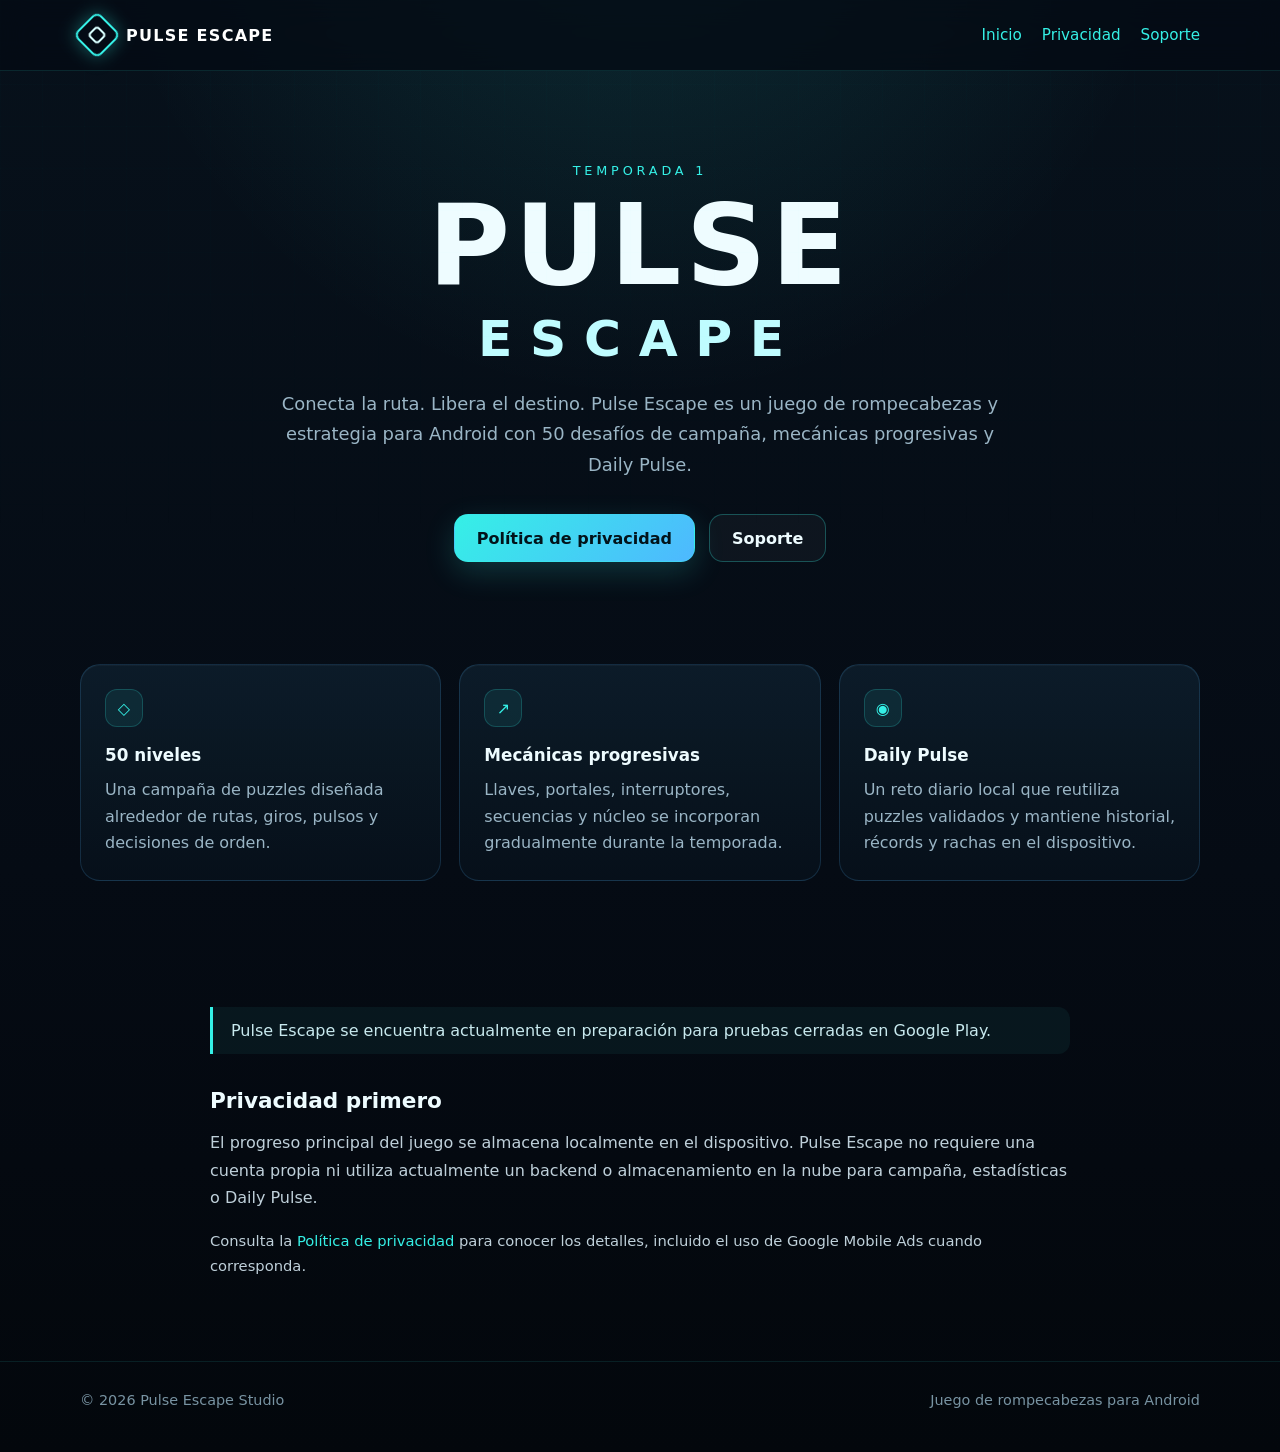
==== index.html @ 4bd67949 "Add Pulse Escape home page" ====
<!doctype html>
<html lang="es">
<head>
  <meta charset="utf-8">
  <meta name="viewport" content="width=device-width,initial-scale=1">
  <meta name="theme-color" content="#050b14">
  <meta name="description" content="Sitio oficial de Pulse Escape, un juego de rompecabezas y estrategia para Android.">
  <title>Pulse Escape — Sitio oficial</title>
  <link rel="stylesheet" href="/styles.css">
</head>
<body>

<nav>
  <div class="wrap nav-inner">
    <a class="brand" href="/"><span class="mark"></span><span>PULSE ESCAPE</span></a>
    <div class="nav-links">
      <a href="/">Inicio</a>
      <a href="/privacidad.html">Privacidad</a>
      <a href="/soporte.html">Soporte</a>
    </div>
  </div>
</nav>
<main>
  <section class="hero wrap">
    <div class="kicker">Temporada 1</div>
    <h1>PULSE<span>ESCAPE</span></h1>
    <p class="lead">Conecta la ruta. Libera el destino. Pulse Escape es un juego de rompecabezas y estrategia para Android con 50 desafíos de campaña, mecánicas progresivas y Daily Pulse.</p>
    <div class="cta-row">
      <a class="btn primary" href="/privacidad.html">Política de privacidad</a>
      <a class="btn secondary" href="/soporte.html">Soporte</a>
    </div>
  </section>

  <section class="section wrap">
    <div class="grid">
      <article class="card">
        <div class="icon">◇</div>
        <h3>50 niveles</h3>
        <p>Una campaña de puzzles diseñada alrededor de rutas, giros, pulsos y decisiones de orden.</p>
      </article>
      <article class="card">
        <div class="icon">↗</div>
        <h3>Mecánicas progresivas</h3>
        <p>Llaves, portales, interruptores, secuencias y núcleo se incorporan gradualmente durante la temporada.</p>
      </article>
      <article class="card">
        <div class="icon">◉</div>
        <h3>Daily Pulse</h3>
        <p>Un reto diario local que reutiliza puzzles validados y mantiene historial, récords y rachas en el dispositivo.</p>
      </article>
    </div>
  </section>

  <section class="section wrap content">
    <div class="notice">Pulse Escape se encuentra actualmente en preparación para pruebas cerradas en Google Play.</div>
    <h2>Privacidad primero</h2>
    <p>El progreso principal del juego se almacena localmente en el dispositivo. Pulse Escape no requiere una cuenta propia ni utiliza actualmente un backend o almacenamiento en la nube para campaña, estadísticas o Daily Pulse.</p>
    <p class="small">Consulta la <a href="/privacidad.html">Política de privacidad</a> para conocer los detalles, incluido el uso de Google Mobile Ads cuando corresponda.</p>
  </section>
</main>

<footer>
  <div class="wrap footer-inner">
    <span>© 2026 Pulse Escape Studio</span>
    <span>Juego de rompecabezas para Android</span>
  </div>
</footer>
</body>
</html>
---- styles.css ----
:root{
  --bg:#050b14;
  --panel:#0a1623;
  --panel2:#0d1d2b;
  --line:#173447;
  --text:#eefcff;
  --muted:#9ab5c5;
  --cyan:#35f0e6;
  --cyan2:#55bfff;
  --violet:#8f73ff;
  --gold:#ffd36b;
  --max:1120px;
}
*{box-sizing:border-box}
html{scroll-behavior:smooth}
body{
  margin:0;
  font-family:Inter,ui-sans-serif,system-ui,-apple-system,BlinkMacSystemFont,"Segoe UI",sans-serif;
  background:
    radial-gradient(circle at 50% -10%,rgba(53,240,230,.13),transparent 34rem),
    linear-gradient(180deg,#07111b 0%,#050b14 60%,#03070c 100%);
  color:var(--text);
  min-height:100vh;
}
body:before{
  content:"";
  position:fixed;inset:0;pointer-events:none;opacity:.34;
  background-image:
    linear-gradient(rgba(53,240,230,.045) 1px,transparent 1px),
    linear-gradient(90deg,rgba(53,240,230,.045) 1px,transparent 1px);
  background-size:42px 42px;
  mask-image:linear-gradient(to bottom,black,transparent 75%);
}
a{color:var(--cyan);text-decoration:none}
a:hover{text-decoration:underline}
.wrap{width:min(calc(100% - 32px),var(--max));margin:auto}
nav{
  position:sticky;top:0;z-index:20;
  backdrop-filter:blur(14px);
  background:rgba(5,11,20,.78);
  border-bottom:1px solid rgba(53,240,230,.12);
}
.nav-inner{height:70px;display:flex;align-items:center;justify-content:space-between;gap:20px}
.brand{display:flex;align-items:center;gap:12px;font-weight:800;letter-spacing:.08em;color:#fff}
.mark{width:34px;height:34px;position:relative;transform:rotate(45deg);border:2px solid var(--cyan);box-shadow:0 0 18px rgba(53,240,230,.35);border-radius:7px}
.mark:after{content:"";position:absolute;inset:8px;border:2px solid #d9ffff;border-radius:4px}
.nav-links{display:flex;gap:20px;flex-wrap:wrap;font-size:.95rem}
.hero{padding:92px 0 68px;text-align:center}
.kicker{color:var(--cyan);letter-spacing:.3em;text-transform:uppercase;font-size:.8rem}
h1{font-size:clamp(3rem,10vw,7rem);line-height:.88;margin:18px 0 10px;letter-spacing:.04em}
h1 span{display:block;font-size:.45em;letter-spacing:.35em;color:#bffcff;margin-top:22px}
.lead{max-width:720px;margin:28px auto 0;color:var(--muted);font-size:1.12rem;line-height:1.7}
.cta-row{display:flex;justify-content:center;gap:14px;flex-wrap:wrap;margin-top:34px}
.btn{display:inline-flex;align-items:center;justify-content:center;min-height:48px;padding:0 22px;border-radius:14px;border:1px solid rgba(53,240,230,.28);font-weight:700}
.btn.primary{background:linear-gradient(135deg,var(--cyan),#4eb8ff);color:#02131a;box-shadow:0 10px 30px rgba(53,240,230,.18)}
.btn.secondary{background:rgba(255,255,255,.035);color:var(--text)}
.section{padding:34px 0 68px}
.grid{display:grid;grid-template-columns:repeat(3,1fr);gap:18px}
.card{background:linear-gradient(180deg,rgba(13,29,43,.9),rgba(7,17,27,.92));border:1px solid rgba(83,185,255,.17);border-radius:20px;padding:24px;box-shadow:inset 0 1px rgba(255,255,255,.03)}
.card h3{margin:0 0 12px;font-size:1.05rem}
.card p{margin:0;color:var(--muted);line-height:1.65}
.icon{width:38px;height:38px;border-radius:12px;background:rgba(53,240,230,.08);border:1px solid rgba(53,240,230,.2);display:grid;place-items:center;margin-bottom:18px;color:var(--cyan)}
.content{max-width:860px;margin:auto}
.content h1{font-size:clamp(2.3rem,8vw,4.6rem);margin-bottom:24px}
.content h2{font-size:1.35rem;margin:34px 0 12px}
.content p,.content li{color:#bfd0da;line-height:1.72}
.content ul{padding-left:22px}
.notice{border-left:3px solid var(--cyan);padding:14px 18px;background:rgba(53,240,230,.055);border-radius:0 12px 12px 0;color:#c8e9ee;margin:24px 0}
.small{font-size:.92rem;color:var(--muted)}
footer{border-top:1px solid rgba(53,240,230,.1);padding:30px 0 44px;color:#7893a2;font-size:.9rem}
.footer-inner{display:flex;justify-content:space-between;gap:20px;flex-wrap:wrap}
@media(max-width:760px){
  .grid{grid-template-columns:1fr}
  .nav-inner{height:auto;padding:16px 0;align-items:flex-start}
  .nav-links{justify-content:flex-end}
  .hero{padding-top:72px}
}
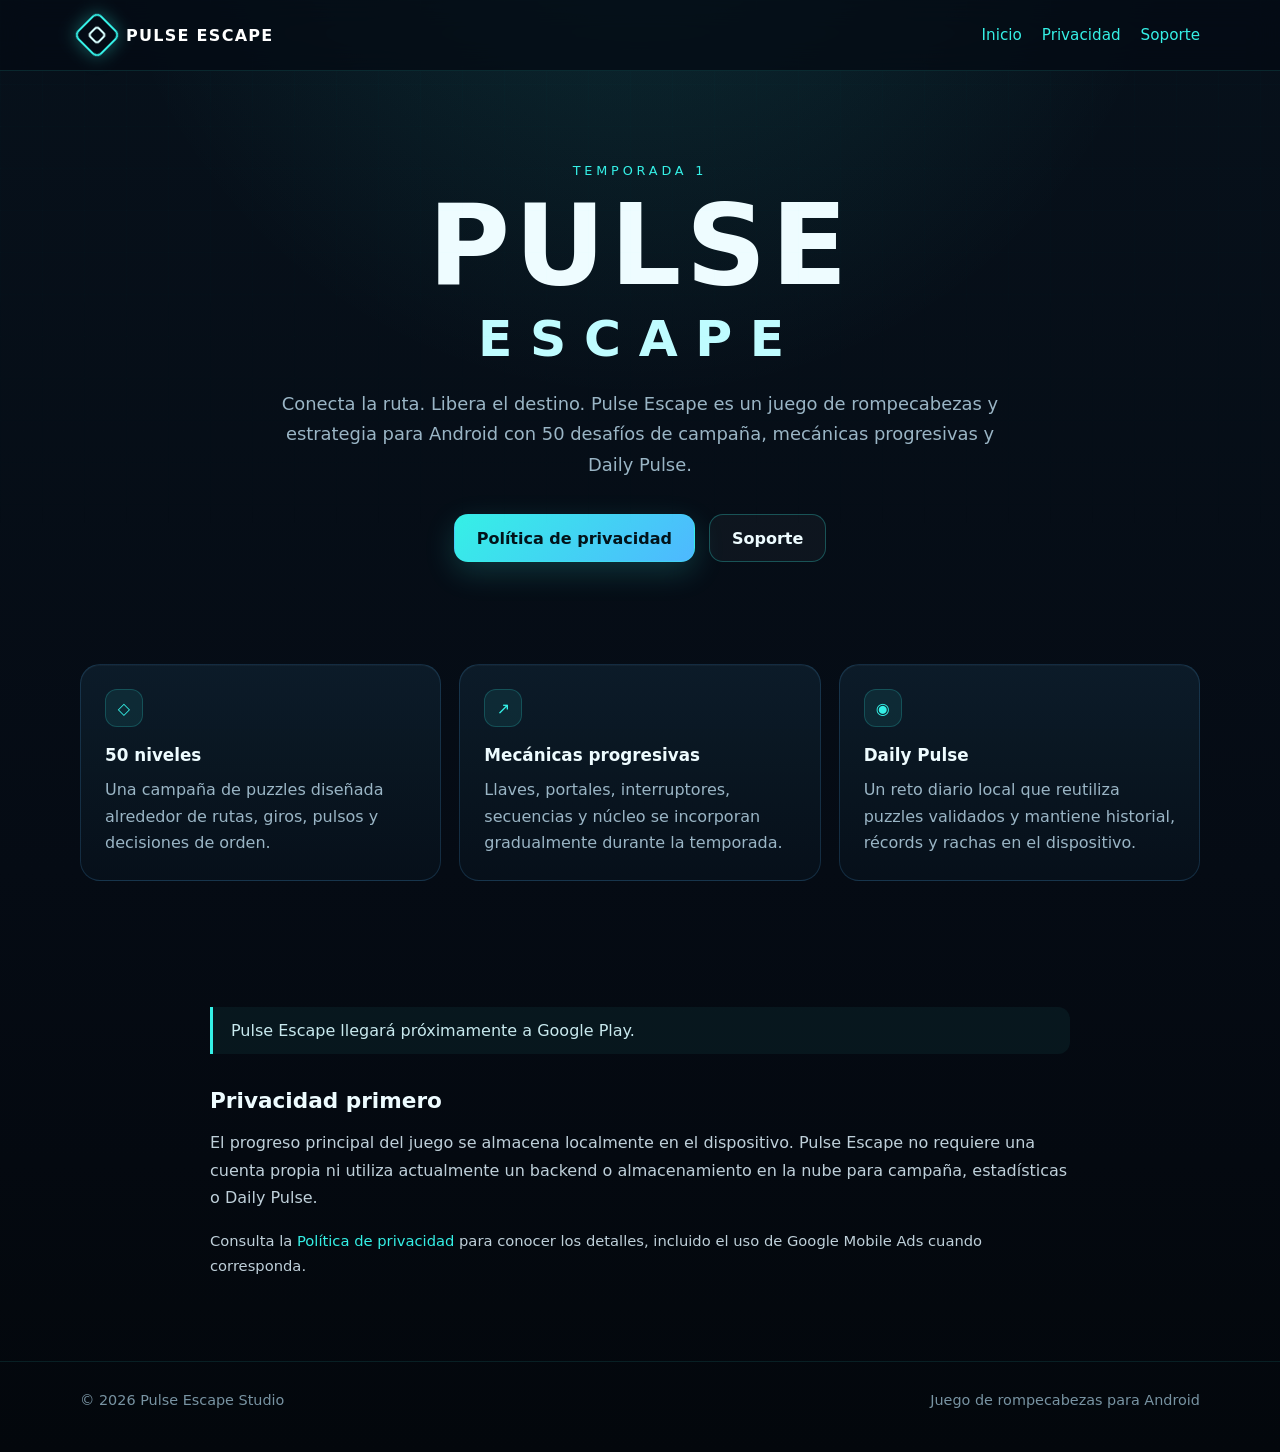
==== commit 800f854c: "Refine public launch wording" ====
--- a/index.html
+++ b/index.html
@@ -52,7 +52,7 @@
   </section>
 
   <section class="section wrap content">
-    <div class="notice">Pulse Escape se encuentra actualmente en preparación para pruebas cerradas en Google Play.</div>
+    <div class="notice">Pulse Escape llegará próximamente a Google Play.</div>
     <h2>Privacidad primero</h2>
     <p>El progreso principal del juego se almacena localmente en el dispositivo. Pulse Escape no requiere una cuenta propia ni utiliza actualmente un backend o almacenamiento en la nube para campaña, estadísticas o Daily Pulse.</p>
     <p class="small">Consulta la <a href="/privacidad.html">Política de privacidad</a> para conocer los detalles, incluido el uso de Google Mobile Ads cuando corresponda.</p>
